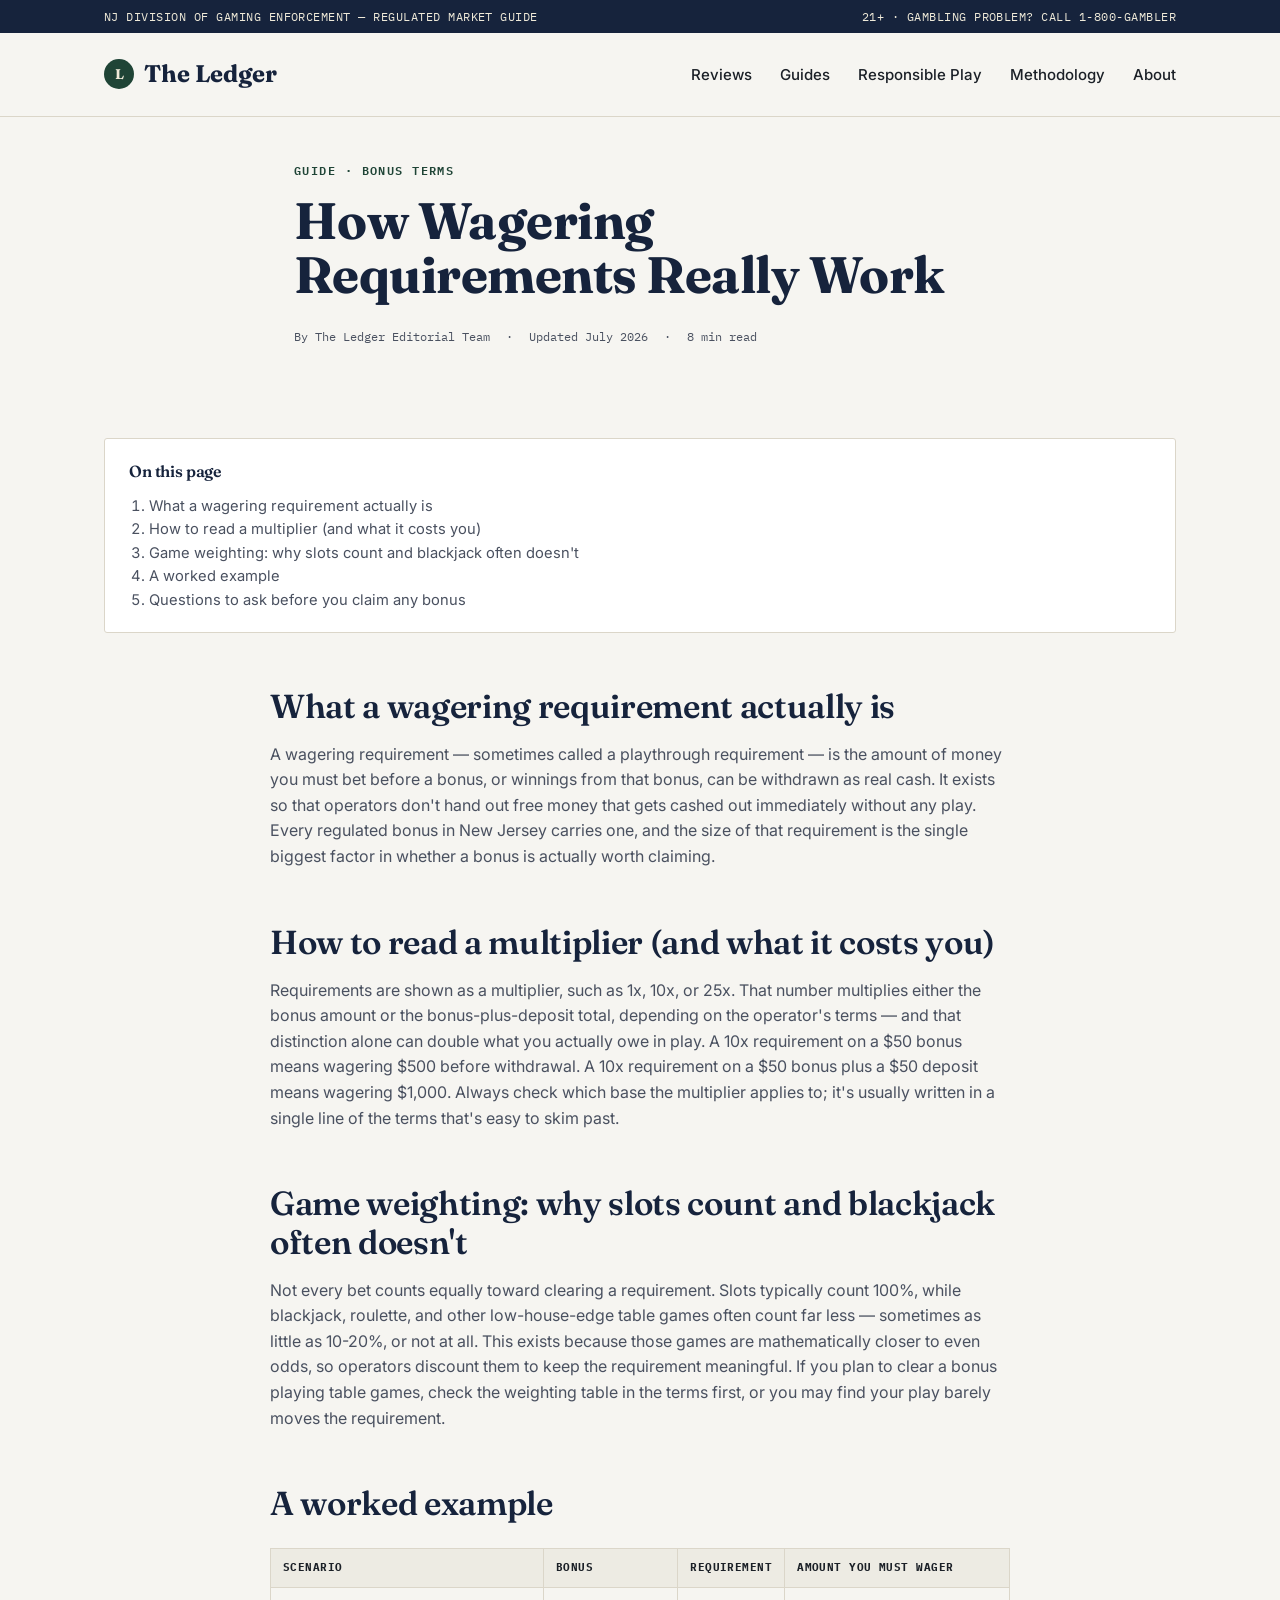
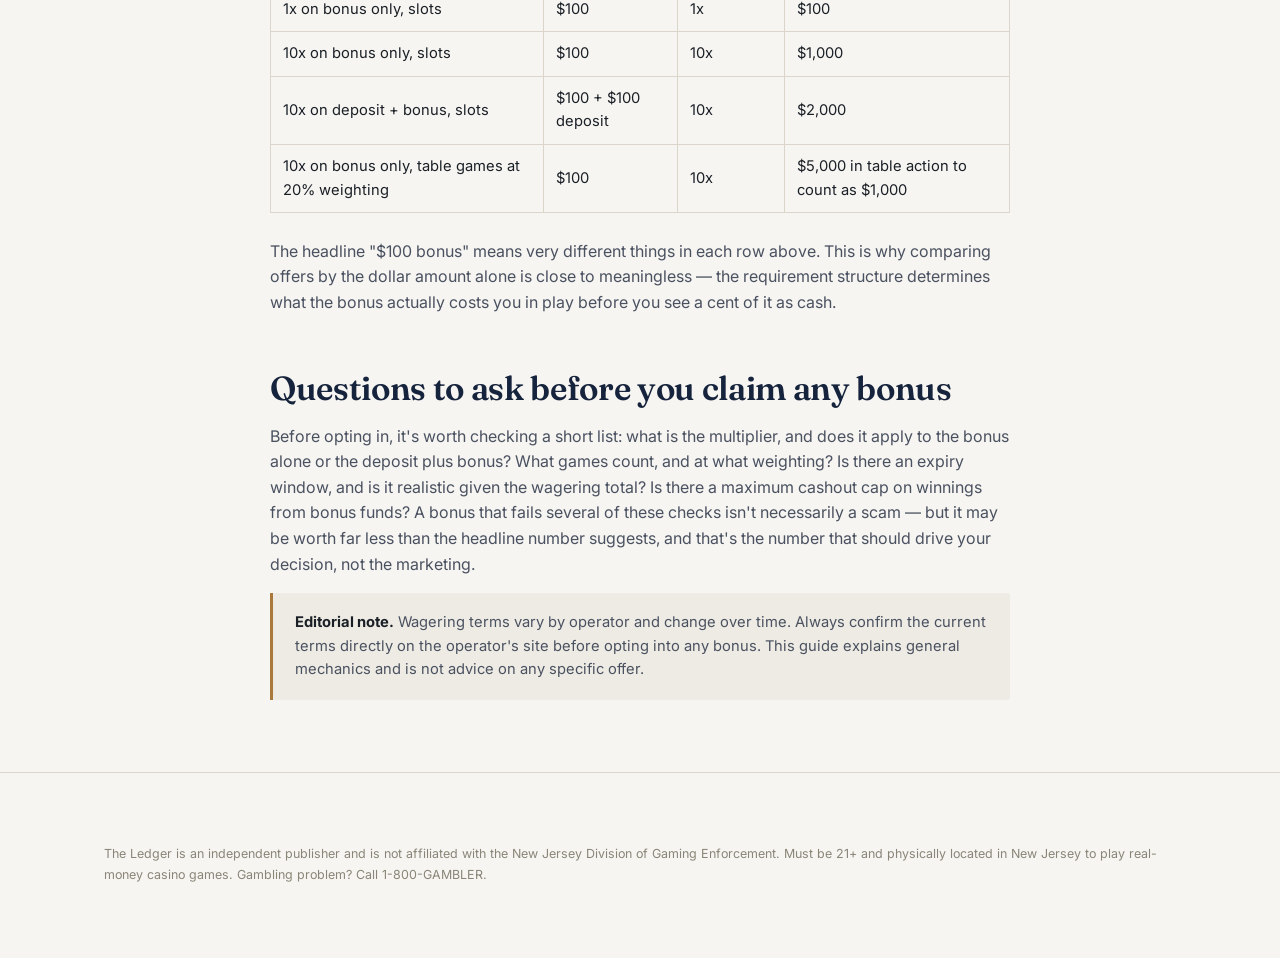
==== guide-welcome-bonuses.html @ 885fca18 "Initial site: homepage, 4 operator reviews, methodology, guide" ====
<!DOCTYPE html>
<html lang="en">
<head>
<meta charset="UTF-8">
<meta name="viewport" content="width=device-width, initial-scale=1.0">
<title>How Wagering Requirements Really Work | The Ledger</title>
<meta name="description" content="A plain-English breakdown of casino wagering requirements — what playthrough multipliers mean, how game weighting works, and how to calculate whether a bonus is actually worth claiming.">
<link rel="stylesheet" href="style.css">
</head>
<body>

<div class="masthead-bar">
  <div class="container">
    <span>NJ DIVISION OF GAMING ENFORCEMENT — REGULATED MARKET GUIDE</span>
    <span>21+ · GAMBLING PROBLEM? CALL 1-800-GAMBLER</span>
  </div>
</div>

<header class="site-header">
  <div class="container">
    <a href="index.html" class="logo"><span class="mark">L</span> The Ledger</a>
    <nav class="primary-nav">
      <ul>
        <li><a href="index.html#reviews">Reviews</a></li>
        <li><a href="guide-welcome-bonuses.html">Guides</a></li>
        <li><a href="index.html#responsible">Responsible Play</a></li>
        <li><a href="methodology.html">Methodology</a></li>
        <li><a href="index.html#about">About</a></li>
      </ul>
    </nav>
  </div>
</header>

<section style="padding-top:44px; padding-bottom:0;">
  <div class="container article-header">
    <span class="eyebrow">Guide · Bonus Terms</span>
    <h1>How Wagering Requirements Really Work</h1>
    <div class="byline">
      <span>By The Ledger Editorial Team</span>
      <span>·</span>
      <span>Updated July 2026</span>
      <span>·</span>
      <span>8 min read</span>
    </div>
  </div>
</section>

<section>
  <div class="container">
    <div class="toc">
      <h4>On this page</h4>
      <ol>
        <li>What a wagering requirement actually is</li>
        <li>How to read a multiplier (and what it costs you)</li>
        <li>Game weighting: why slots count and blackjack often doesn't</li>
        <li>A worked example</li>
        <li>Questions to ask before you claim any bonus</li>
      </ol>
    </div>

    <div class="article-body">
      <h2>What a wagering requirement actually is</h2>
      <p>A wagering requirement — sometimes called a playthrough requirement — is the amount of money you must bet before a bonus, or winnings from that bonus, can be withdrawn as real cash. It exists so that operators don't hand out free money that gets cashed out immediately without any play. Every regulated bonus in New Jersey carries one, and the size of that requirement is the single biggest factor in whether a bonus is actually worth claiming.</p>

      <h2>How to read a multiplier (and what it costs you)</h2>
      <p>Requirements are shown as a multiplier, such as 1x, 10x, or 25x. That number multiplies either the bonus amount or the bonus-plus-deposit total, depending on the operator's terms — and that distinction alone can double what you actually owe in play. A 10x requirement on a $50 bonus means wagering $500 before withdrawal. A 10x requirement on a $50 bonus plus a $50 deposit means wagering $1,000. Always check which base the multiplier applies to; it's usually written in a single line of the terms that's easy to skim past.</p>

      <h2>Game weighting: why slots count and blackjack often doesn't</h2>
      <p>Not every bet counts equally toward clearing a requirement. Slots typically count 100%, while blackjack, roulette, and other low-house-edge table games often count far less — sometimes as little as 10-20%, or not at all. This exists because those games are mathematically closer to even odds, so operators discount them to keep the requirement meaningful. If you plan to clear a bonus playing table games, check the weighting table in the terms first, or you may find your play barely moves the requirement.</p>

      <h2>A worked example</h2>
      <table>
        <tr><th>Scenario</th><th>Bonus</th><th>Requirement</th><th>Amount you must wager</th></tr>
        <tr><td>1x on bonus only, slots</td><td>$100</td><td>1x</td><td>$100</td></tr>
        <tr><td>10x on bonus only, slots</td><td>$100</td><td>10x</td><td>$1,000</td></tr>
        <tr><td>10x on deposit + bonus, slots</td><td>$100 + $100 deposit</td><td>10x</td><td>$2,000</td></tr>
        <tr><td>10x on bonus only, table games at 20% weighting</td><td>$100</td><td>10x</td><td>$5,000 in table action to count as $1,000</td></tr>
      </table>
      <p>The headline "$100 bonus" means very different things in each row above. This is why comparing offers by the dollar amount alone is close to meaningless — the requirement structure determines what the bonus actually costs you in play before you see a cent of it as cash.</p>

      <h2>Questions to ask before you claim any bonus</h2>
      <p>Before opting in, it's worth checking a short list: what is the multiplier, and does it apply to the bonus alone or the deposit plus bonus? What games count, and at what weighting? Is there an expiry window, and is it realistic given the wagering total? Is there a maximum cashout cap on winnings from bonus funds? A bonus that fails several of these checks isn't necessarily a scam — but it may be worth far less than the headline number suggests, and that's the number that should drive your decision, not the marketing.</p>

      <div class="notice">
        <strong>Editorial note.</strong> Wagering terms vary by operator and change over time. Always confirm the current terms directly on the operator's site before opting into any bonus. This guide explains general mechanics and is not advice on any specific offer.
      </div>
    </div>
  </div>
</section>

<footer>
  <div class="container">
    <p class="fine-print">The Ledger is an independent publisher and is not affiliated with the New Jersey Division of Gaming Enforcement. Must be 21+ and physically located in New Jersey to play real-money casino games. Gambling problem? Call 1-800-GAMBLER.</p>
  </div>
</footer>

</body>
</html>
---- style.css ----
/* ===========================================================
   TOKEN SYSTEM
   Color   — Paper #F6F5F1, Ink #1B2027, Navy #16233C,
             Forest #1F4436, Brass #A9793C, Line #DDD8CC
   Type    — Display: "Fraunces" (editorial serif, civic authority)
             Body/UI: "Inter" (clean, data-legible)
             Data/mono: "IBM Plex Mono" (license numbers, stats)
   Layout  — masthead + ledger-style comparison cards, seal badge
   Signature — "Verified & Licensed" seal component
   =========================================================== */

@import url('https://fonts.googleapis.com/css2?family=Fraunces:opsz,wght@9..144,400;9..144,500;9..144,600;9..144,700&family=Inter:wght@400;500;600;700&family=IBM+Plex+Mono:wght@500;600&display=swap');

:root{
  --paper: #F6F5F1;
  --paper-dim: #EDEBE3;
  --ink: #1B2027;
  --ink-soft: #4A5160;
  --navy: #16233C;
  --navy-soft: #2A3B5C;
  --forest: #1F4436;
  --brass: #A9793C;
  --brass-soft: #C9A46B;
  --line: #DBD6C9;
  --danger: #8C3B2E;
  --radius: 3px;
  --max: 1120px;
}

*{box-sizing:border-box;}
html{scroll-behavior:smooth;}
body{
  margin:0;
  background:var(--paper);
  color:var(--ink);
  font-family:'Inter',sans-serif;
  font-size:16px;
  line-height:1.6;
  -webkit-font-smoothing:antialiased;
}

h1,h2,h3,h4{
  font-family:'Fraunces',serif;
  font-weight:600;
  color:var(--navy);
  margin:0 0 .5em;
  letter-spacing:-0.01em;
}
h1{font-size:clamp(2.2rem,4vw,3.4rem); font-weight:700; line-height:1.05;}
h2{font-size:clamp(1.5rem,2.6vw,2.1rem); line-height:1.15;}
h3{font-size:1.3rem;}
p{margin:0 0 1em; color:var(--ink-soft);}
a{color:var(--navy); text-decoration-color: var(--brass-soft); text-underline-offset:3px;}
a:hover{color:var(--forest);}
.container{max-width:var(--max); margin:0 auto; padding:0 24px;}

/* ---------- masthead ---------- */
.masthead-bar{
  background:var(--navy);
  color:#EFEAD9;
  font-family:'IBM Plex Mono',monospace;
  font-size:12px;
  letter-spacing:.04em;
  padding:7px 0;
}
.masthead-bar .container{display:flex; justify-content:space-between; flex-wrap:wrap; gap:8px;}

header.site-header{
  background:var(--paper);
  border-bottom:1px solid var(--line);
  padding:22px 0;
  position:sticky; top:0; z-index:20;
  backdrop-filter:blur(6px);
  background:rgba(246,245,241,0.94);
}
.site-header .container{display:flex; align-items:center; justify-content:space-between;}
.logo{
  font-family:'Fraunces',serif;
  font-weight:700;
  font-size:1.5rem;
  color:var(--navy);
  display:flex; align-items:center; gap:10px;
  text-decoration:none;
}
.logo .mark{
  width:30px;height:30px;border-radius:50%;
  background:var(--forest);
  display:inline-flex;align-items:center;justify-content:center;
  color:#EFEAD9; font-size:14px; font-weight:700;
}
nav.primary-nav ul{list-style:none; display:flex; gap:28px; margin:0; padding:0;}
nav.primary-nav a{
  color:var(--ink); font-weight:500; font-size:.94rem;
  text-decoration:none; border-bottom:2px solid transparent; padding-bottom:3px;
}
nav.primary-nav a:hover{border-bottom-color:var(--brass);}

/* ---------- hero ---------- */
.hero{padding:64px 0 48px; border-bottom:1px solid var(--line);}
.hero-grid{display:grid; grid-template-columns:1.3fr .9fr; gap:56px; align-items:start;}
.eyebrow{
  font-family:'IBM Plex Mono',monospace; font-size:12px; letter-spacing:.12em;
  text-transform:uppercase; color:var(--forest); font-weight:600; margin-bottom:14px; display:block;
}
.hero p.lead{font-size:1.15rem; max-width:52ch;}
.hero-panel{
  background:var(--navy); color:#EFEAD9; border-radius:var(--radius);
  padding:28px; font-family:'IBM Plex Mono',monospace; font-size:13px;
}
.hero-panel h3{color:#EFEAD9; font-family:'Fraunces',serif; font-size:1.05rem; margin-bottom:14px;}
.hero-panel ul{margin:0; padding:0; list-style:none;}
.hero-panel li{padding:9px 0; border-top:1px solid rgba(239,234,217,.15); display:flex; justify-content:space-between; gap:10px;}
.hero-panel li:first-child{border-top:none;}
.status-dot{width:7px;height:7px;border-radius:50%;background:var(--brass-soft); display:inline-block; margin-right:6px;}

/* ---------- seal badge (signature element) ---------- */
.seal{
  display:inline-flex; align-items:center; gap:8px;
  border:1px solid var(--forest); color:var(--forest);
  border-radius:999px; padding:5px 12px 5px 6px;
  font-family:'IBM Plex Mono',monospace; font-size:11.5px; font-weight:600;
  letter-spacing:.03em; text-transform:uppercase; white-space:nowrap;
}
.seal .ring{
  width:20px;height:20px;border-radius:50%;
  border:1.5px solid var(--forest);
  display:flex; align-items:center; justify-content:center; font-size:11px;
}

/* ---------- ledger cards (review/comparison rows) ---------- */
section{padding:52px 0;}
.section-head{display:flex; justify-content:space-between; align-items:flex-end; margin-bottom:28px; flex-wrap:wrap; gap:10px;}
.section-head .kicker{color:var(--ink-soft); max-width:48ch; margin:0;}

.ledger{border-top:1px solid var(--line);}
.ledger-row{
  display:grid; grid-template-columns:56px 1.6fr 1fr 1fr auto;
  gap:20px; align-items:center; padding:22px 0;
  border-bottom:1px solid var(--line);
}
.rank{
  font-family:'Fraunces',serif; font-weight:700; font-size:1.6rem; color:var(--brass);
}
.op-name{font-family:'Fraunces',serif; font-weight:600; font-size:1.15rem; color:var(--navy); margin-bottom:4px;}
.op-meta{font-size:.85rem; color:var(--ink-soft);}
.stat-label{font-family:'IBM Plex Mono',monospace; font-size:10.5px; text-transform:uppercase; letter-spacing:.08em; color:var(--ink-soft); display:block; margin-bottom:3px;}
.stat-value{font-family:'IBM Plex Mono',monospace; font-weight:600; font-size:.95rem; color:var(--ink);}
.btn{
  display:inline-block; background:var(--forest); color:#F6F5F1; text-decoration:none;
  font-weight:600; font-size:.88rem; padding:10px 18px; border-radius:var(--radius);
  white-space:nowrap; transition:transform .15s ease, background .15s ease;
}
.btn:hover{background:var(--navy); color:#F6F5F1; transform:translateY(-1px);}
.btn-ghost{background:transparent; border:1px solid var(--navy); color:var(--navy);}
.btn-ghost:hover{background:var(--navy); color:#F6F5F1;}

/* ---------- cards grid (guides) ---------- */
.grid-3{display:grid; grid-template-columns:repeat(3,1fr); gap:24px;}
.card{
  background:#fff; border:1px solid var(--line); border-radius:var(--radius);
  padding:26px; display:flex; flex-direction:column; gap:10px;
}
.card .eyebrow{margin-bottom:2px;}
.card h3{margin-bottom:4px;}
.card a.more{font-family:'IBM Plex Mono',monospace; font-size:12px; font-weight:600; color:var(--forest); text-decoration:none;}

/* ---------- notice / disclosure ---------- */
.notice{
  background:var(--paper-dim); border-left:3px solid var(--brass);
  padding:18px 22px; font-size:.92rem; color:var(--ink-soft); border-radius:0 var(--radius) var(--radius) 0;
}
.notice strong{color:var(--ink);}

.helpline{
  background:var(--navy); color:#EFEAD9; border-radius:var(--radius);
  padding:26px 28px; display:flex; justify-content:space-between; align-items:center; gap:20px; flex-wrap:wrap;
}
.helpline h3{color:#EFEAD9; margin-bottom:4px;}
.helpline p{color:#C9CFDC; margin:0;}

/* ---------- footer ---------- */
footer{border-top:1px solid var(--line); padding:40px 0 60px; margin-top:20px;}
footer .foot-grid{display:grid; grid-template-columns:1.4fr 1fr 1fr 1fr; gap:32px;}
footer h4{font-family:'IBM Plex Mono',monospace; text-transform:uppercase; font-size:11.5px; letter-spacing:.08em; color:var(--ink-soft); margin-bottom:12px;}
footer ul{list-style:none; margin:0; padding:0;}
footer li{margin-bottom:8px;}
footer a{color:var(--ink-soft); font-size:.9rem; text-decoration:none;}
footer a:hover{color:var(--navy);}
.fine-print{font-size:.78rem; color:#8A8578; margin-top:30px; line-height:1.7;}

/* ---------- article page ---------- */
.article-body{max-width:74ch; margin:0 auto;}
.article-body h2{margin-top:1.6em;}
.article-header{max-width:74ch; margin:0 auto 40px;}
.byline{font-family:'IBM Plex Mono',monospace; font-size:12px; color:var(--ink-soft); display:flex; gap:16px; align-items:center; margin-top:14px;}
.article-body table{width:100%; border-collapse:collapse; margin:1.6em 0;}
.article-body th,.article-body td{border:1px solid var(--line); padding:10px 12px; text-align:left; font-size:.92rem;}
.article-body th{background:var(--paper-dim); font-family:'IBM Plex Mono',monospace; font-size:11px; text-transform:uppercase; letter-spacing:.04em;}
.toc{background:#fff; border:1px solid var(--line); border-radius:var(--radius); padding:20px 24px; margin:0 0 32px;}
.toc h4{margin-bottom:10px;}
.toc ol{margin:0; padding-left:20px; color:var(--ink-soft); font-size:.92rem;}

/* ---------- responsive ---------- */
@media (max-width: 860px){
  .hero-grid{grid-template-columns:1fr;}
  .grid-3{grid-template-columns:1fr;}
  .ledger-row{grid-template-columns:1fr; text-align:left; gap:8px;}
  .rank{font-size:1.2rem;}
  footer .foot-grid{grid-template-columns:1fr 1fr;}
  nav.primary-nav{display:none;}
}

/* ---------- accessibility ---------- */
a:focus-visible, button:focus-visible{outline:2px solid var(--brass); outline-offset:2px;}
@media (prefers-reduced-motion: reduce){ *{transition:none !important; scroll-behavior:auto !important;} }
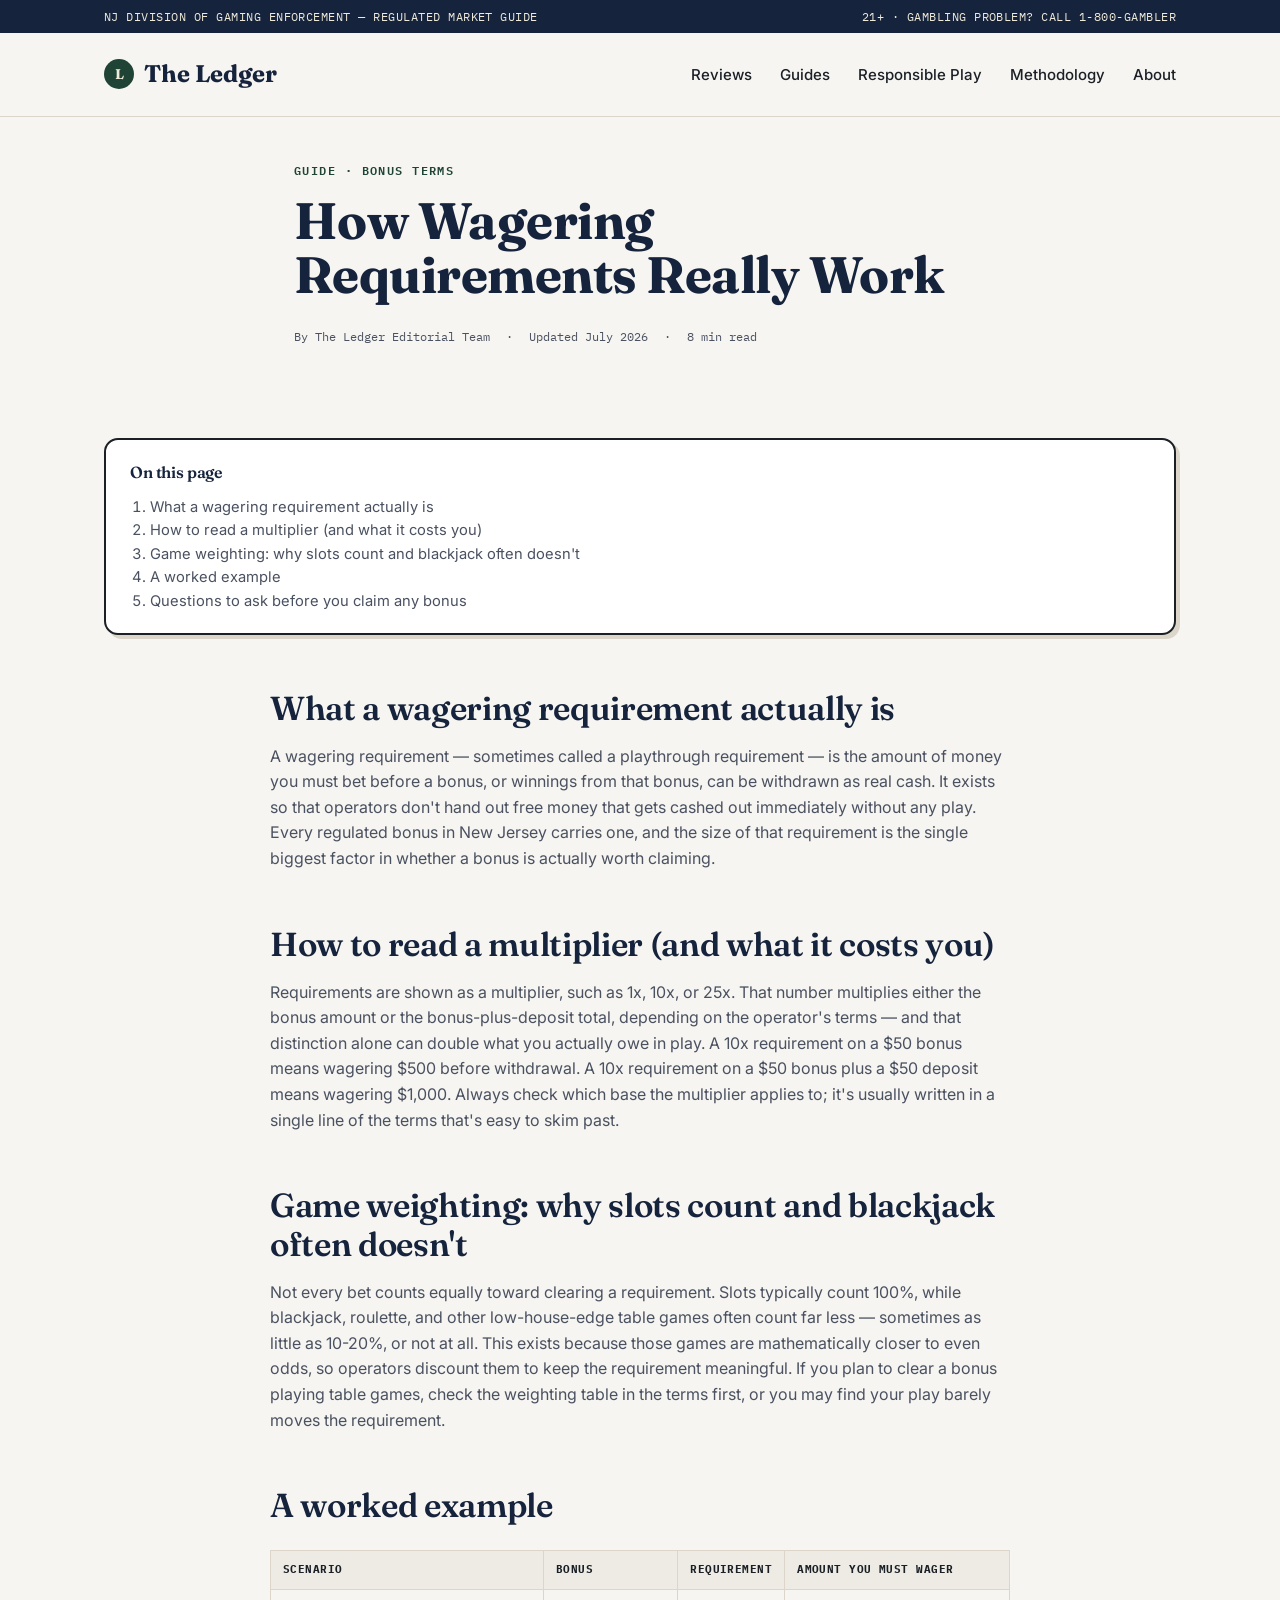
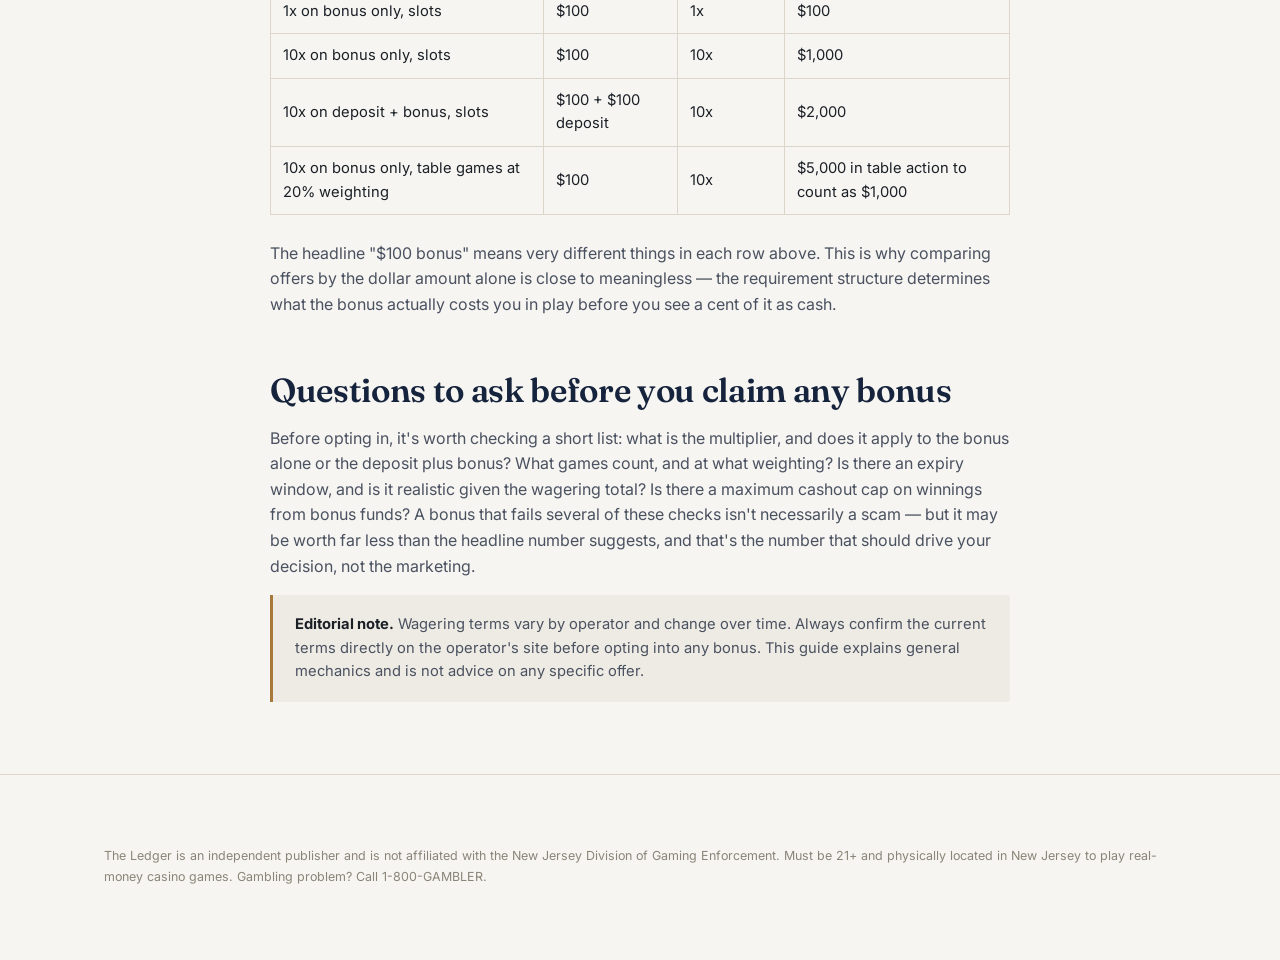
==== commit 4de542b0: "Add canonical URLs for theledgernj.com" ====
--- a/guide-welcome-bonuses.html
+++ b/guide-welcome-bonuses.html
@@ -5,6 +5,7 @@
 <meta name="viewport" content="width=device-width, initial-scale=1.0">
 <title>How Wagering Requirements Really Work | The Ledger</title>
 <meta name="description" content="A plain-English breakdown of casino wagering requirements — what playthrough multipliers mean, how game weighting works, and how to calculate whether a bonus is actually worth claiming.">
+<link rel="canonical" href="https://theledgernj.com/guide-welcome-bonuses.html">
 <link rel="stylesheet" href="style.css">
 </head>
 <body>
--- a/style.css
+++ b/style.css
@@ -23,7 +23,11 @@
   --brass-soft: #C9A46B;
   --line: #DBD6C9;
   --danger: #8C3B2E;
+  --pop: #E8481C;      /* arcade coral-red — CTAs, rank chips */
+  --pop-dark: #B8340F; /* pressed-state shadow for --pop */
+  --zest: #2EC4B6;      /* arcade teal — secondary accent */
   --radius: 3px;
+  --radius-chunky: 14px;
   --max: 1120px;
 }
 
@@ -116,14 +120,15 @@
 /* ---------- seal badge (signature element) ---------- */
 .seal{
   display:inline-flex; align-items:center; gap:8px;
-  border:1px solid var(--forest); color:var(--forest);
-  border-radius:999px; padding:5px 12px 5px 6px;
-  font-family:'IBM Plex Mono',monospace; font-size:11.5px; font-weight:600;
+  border:2px solid var(--ink); color:var(--ink); background:var(--zest);
+  border-radius:999px; padding:5px 14px 5px 6px;
+  font-family:'IBM Plex Mono',monospace; font-size:11.5px; font-weight:700;
   letter-spacing:.03em; text-transform:uppercase; white-space:nowrap;
+  box-shadow:2px 2px 0 var(--ink);
 }
 .seal .ring{
   width:20px;height:20px;border-radius:50%;
-  border:1.5px solid var(--forest);
+  border:2px solid var(--ink); background:#fff;
   display:flex; align-items:center; justify-content:center; font-size:11px;
 }
 
@@ -132,37 +137,49 @@
 .section-head{display:flex; justify-content:space-between; align-items:flex-end; margin-bottom:28px; flex-wrap:wrap; gap:10px;}
 .section-head .kicker{color:var(--ink-soft); max-width:48ch; margin:0;}
 
-.ledger{border-top:1px solid var(--line);}
+.ledger{border-top:none; display:flex; flex-direction:column; gap:14px;}
 .ledger-row{
   display:grid; grid-template-columns:56px 1.6fr 1fr 1fr auto;
-  gap:20px; align-items:center; padding:22px 0;
-  border-bottom:1px solid var(--line);
-}
+  gap:20px; align-items:center; padding:20px 22px;
+  border:2px solid var(--ink); border-radius:var(--radius-chunky);
+  background:#fff; box-shadow:4px 4px 0 var(--line);
+  transition:transform .12s ease, box-shadow .12s ease;
+}
+.ledger-row:hover{transform:translate(-2px,-2px); box-shadow:6px 6px 0 var(--zest);}
 .rank{
-  font-family:'Fraunces',serif; font-weight:700; font-size:1.6rem; color:var(--brass);
+  font-family:'Fraunces',serif; font-weight:700; font-size:1.3rem; color:#fff;
+  background:var(--pop); border:2px solid var(--ink); border-radius:10px;
+  width:44px; height:44px; display:flex; align-items:center; justify-content:center;
+  box-shadow:2px 2px 0 var(--ink);
 }
 .op-name{font-family:'Fraunces',serif; font-weight:600; font-size:1.15rem; color:var(--navy); margin-bottom:4px;}
 .op-meta{font-size:.85rem; color:var(--ink-soft);}
 .stat-label{font-family:'IBM Plex Mono',monospace; font-size:10.5px; text-transform:uppercase; letter-spacing:.08em; color:var(--ink-soft); display:block; margin-bottom:3px;}
 .stat-value{font-family:'IBM Plex Mono',monospace; font-weight:600; font-size:.95rem; color:var(--ink);}
 .btn{
-  display:inline-block; background:var(--forest); color:#F6F5F1; text-decoration:none;
-  font-weight:600; font-size:.88rem; padding:10px 18px; border-radius:var(--radius);
-  white-space:nowrap; transition:transform .15s ease, background .15s ease;
-}
-.btn:hover{background:var(--navy); color:#F6F5F1; transform:translateY(-1px);}
-.btn-ghost{background:transparent; border:1px solid var(--navy); color:var(--navy);}
-.btn-ghost:hover{background:var(--navy); color:#F6F5F1;}
+  display:inline-block; background:var(--pop); color:#fff; text-decoration:none;
+  font-weight:700; font-size:.88rem; padding:11px 20px; border-radius:10px;
+  white-space:nowrap; border:2px solid var(--ink);
+  box-shadow:3px 3px 0 var(--ink);
+  transition:transform .1s ease, box-shadow .1s ease;
+}
+.btn:hover{background:var(--pop); color:#fff; transform:translate(2px,2px); box-shadow:1px 1px 0 var(--ink);}
+.btn:active{transform:translate(3px,3px); box-shadow:0 0 0 var(--ink);}
+.btn-ghost{background:var(--paper); border:2px solid var(--ink); color:var(--ink); box-shadow:3px 3px 0 var(--ink);}
+.btn-ghost:hover{background:var(--zest); color:var(--ink); transform:translate(2px,2px); box-shadow:1px 1px 0 var(--ink);}
 
 /* ---------- cards grid (guides) ---------- */
 .grid-3{display:grid; grid-template-columns:repeat(3,1fr); gap:24px;}
 .card{
-  background:#fff; border:1px solid var(--line); border-radius:var(--radius);
+  background:#fff; border:2px solid var(--ink); border-radius:var(--radius-chunky);
   padding:26px; display:flex; flex-direction:column; gap:10px;
-}
+  box-shadow:4px 4px 0 var(--line);
+  transition:transform .12s ease, box-shadow .12s ease;
+}
+.card:hover{transform:translate(-2px,-2px); box-shadow:6px 6px 0 var(--zest);}
 .card .eyebrow{margin-bottom:2px;}
 .card h3{margin-bottom:4px;}
-.card a.more{font-family:'IBM Plex Mono',monospace; font-size:12px; font-weight:600; color:var(--forest); text-decoration:none;}
+.card a.more{font-family:'IBM Plex Mono',monospace; font-size:12px; font-weight:700; color:var(--pop); text-decoration:none;}
 
 /* ---------- notice / disclosure ---------- */
 .notice{
@@ -196,7 +213,7 @@
 .article-body table{width:100%; border-collapse:collapse; margin:1.6em 0;}
 .article-body th,.article-body td{border:1px solid var(--line); padding:10px 12px; text-align:left; font-size:.92rem;}
 .article-body th{background:var(--paper-dim); font-family:'IBM Plex Mono',monospace; font-size:11px; text-transform:uppercase; letter-spacing:.04em;}
-.toc{background:#fff; border:1px solid var(--line); border-radius:var(--radius); padding:20px 24px; margin:0 0 32px;}
+.toc{background:#fff; border:2px solid var(--ink); border-radius:var(--radius-chunky); padding:20px 24px; margin:0 0 32px; box-shadow:4px 4px 0 var(--line);}
 .toc h4{margin-bottom:10px;}
 .toc ol{margin:0; padding-left:20px; color:var(--ink-soft); font-size:.92rem;}
 
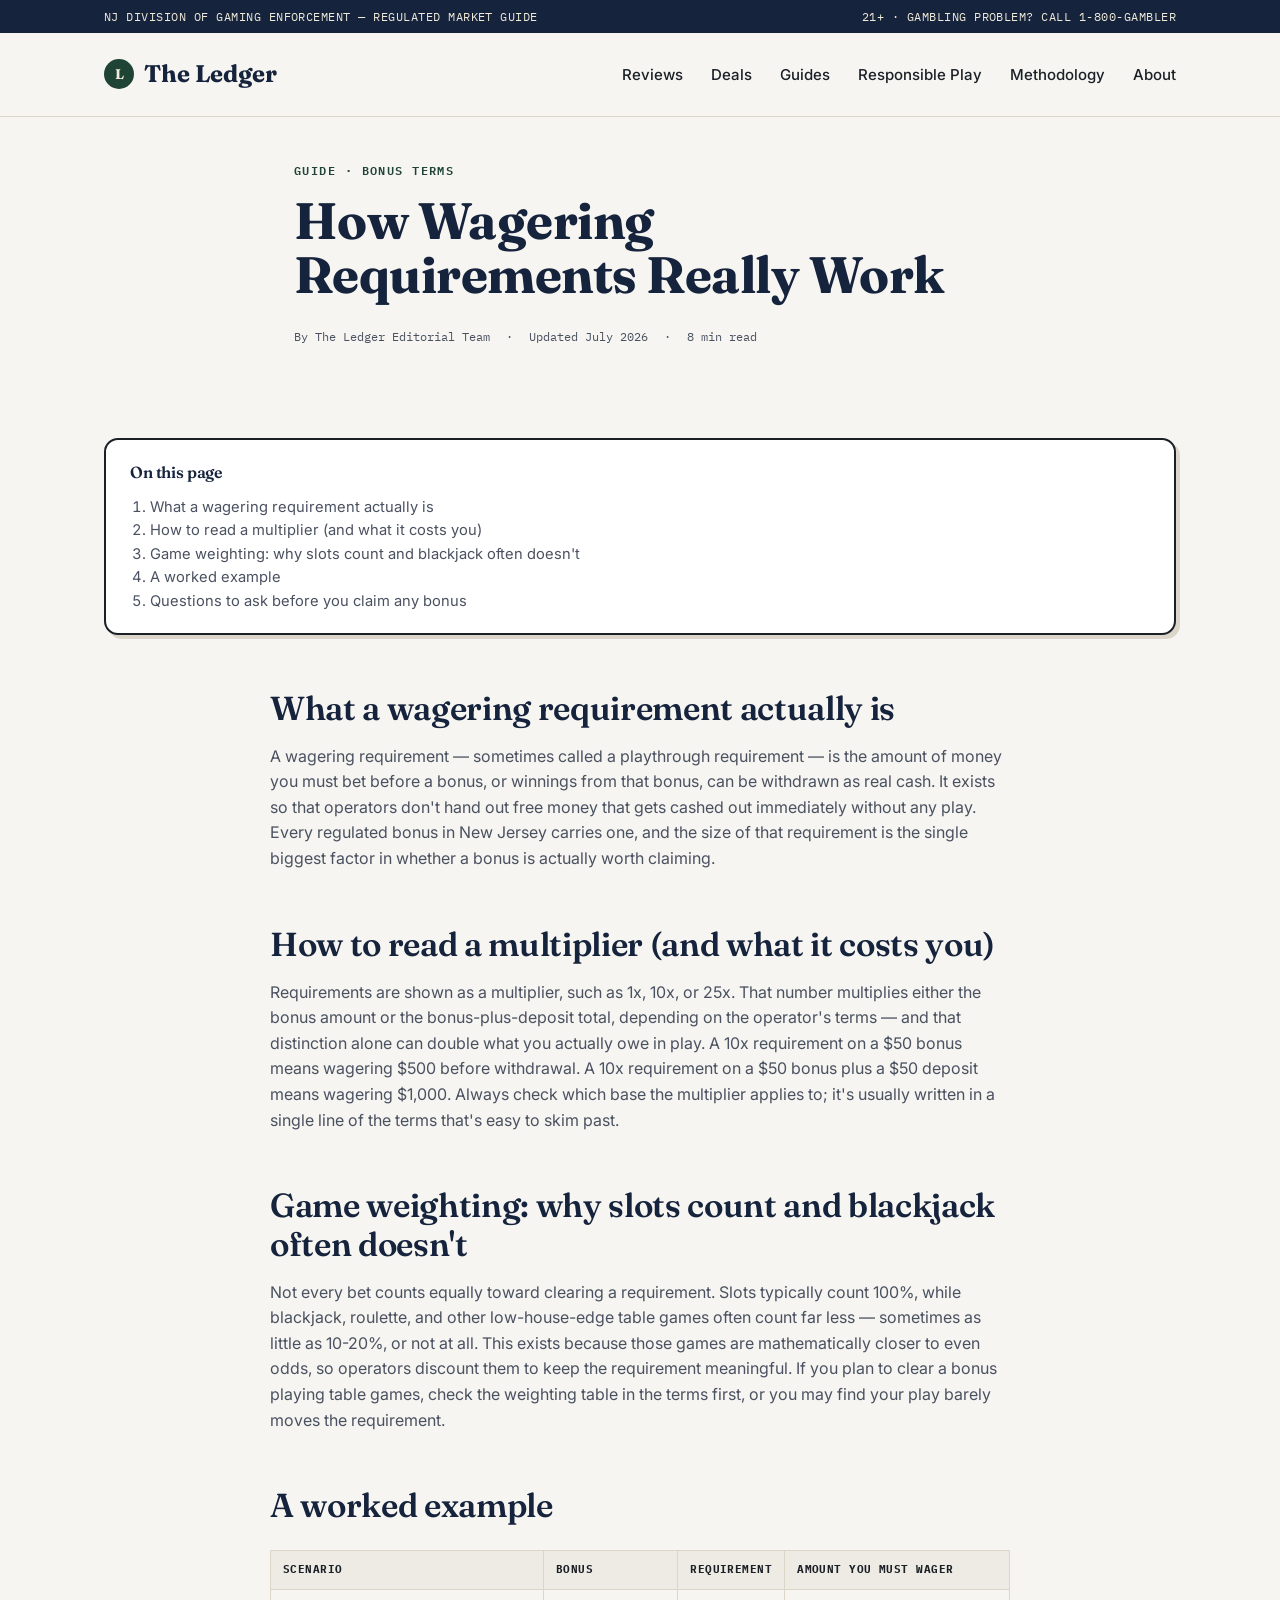
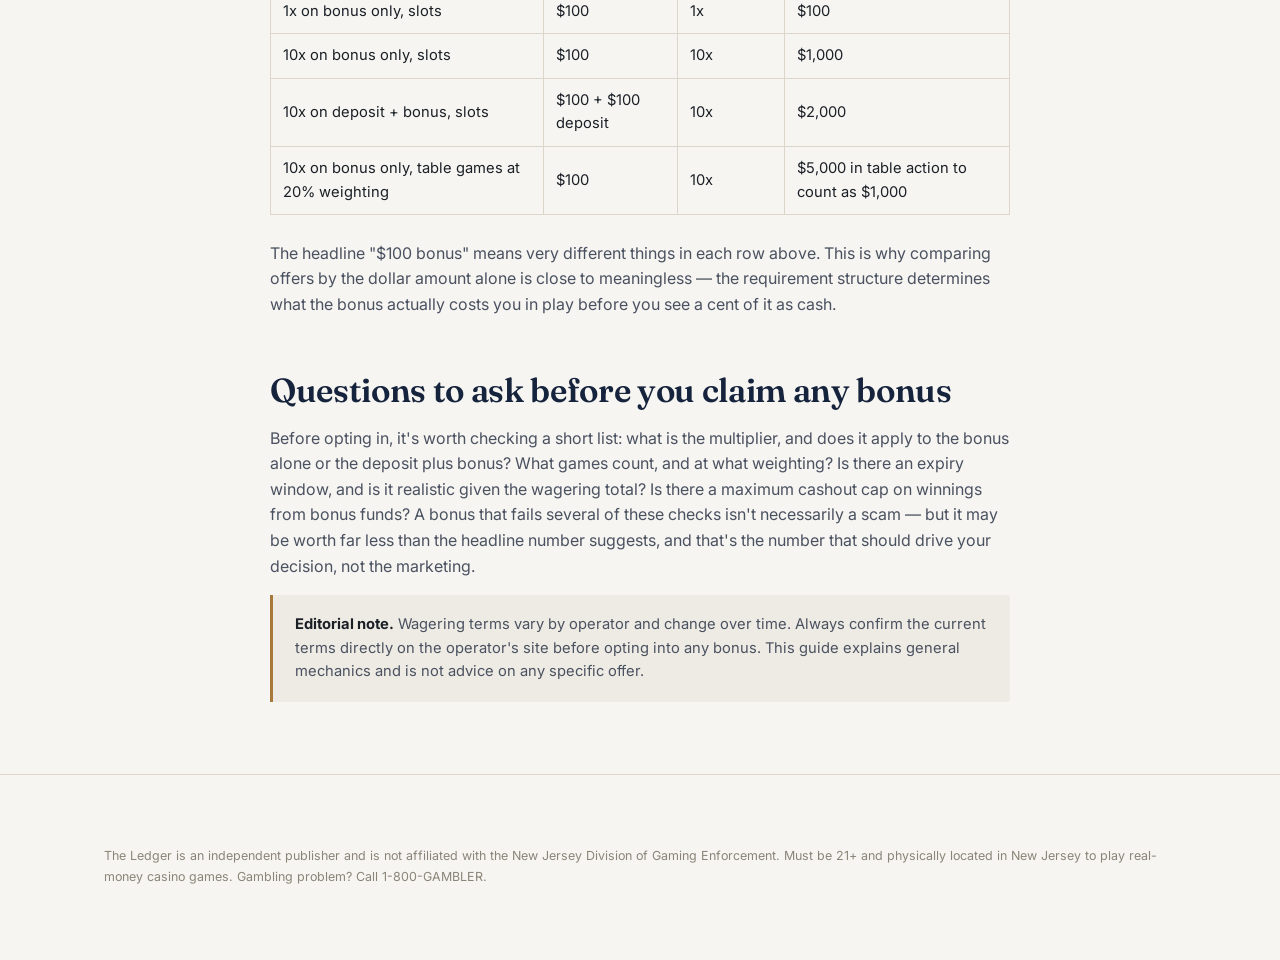
==== commit 42a725cf: "Add Deals Hub page and site-wide nav link" ====
--- a/guide-welcome-bonuses.html
+++ b/guide-welcome-bonuses.html
@@ -23,6 +23,7 @@
     <nav class="primary-nav">
       <ul>
         <li><a href="index.html#reviews">Reviews</a></li>
+        <li><a href="deals.html">Deals</a></li>
         <li><a href="guide-welcome-bonuses.html">Guides</a></li>
         <li><a href="index.html#responsible">Responsible Play</a></li>
         <li><a href="methodology.html">Methodology</a></li>
